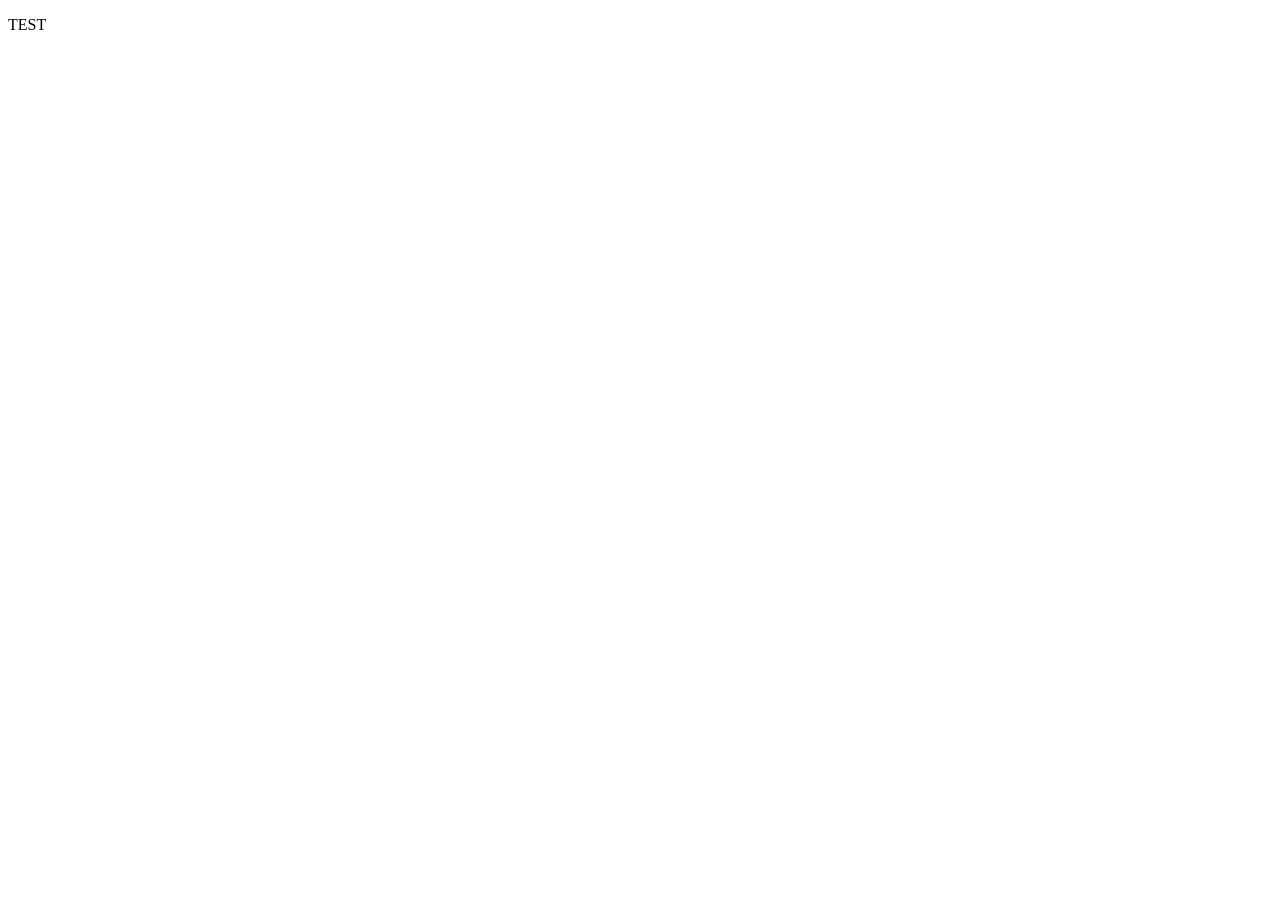
==== index.html @ 147ded73 "Testing pages" ====
<!doctype html>
<html lang="en">
  <head>
    <meta charset="UTF-8" />
    <meta name="viewport" content="width=device-width, initial-scale=1.0" />
    <title>Document</title>
  </head>
  <body>
    <p>TEST</p>
  </body>
</html>
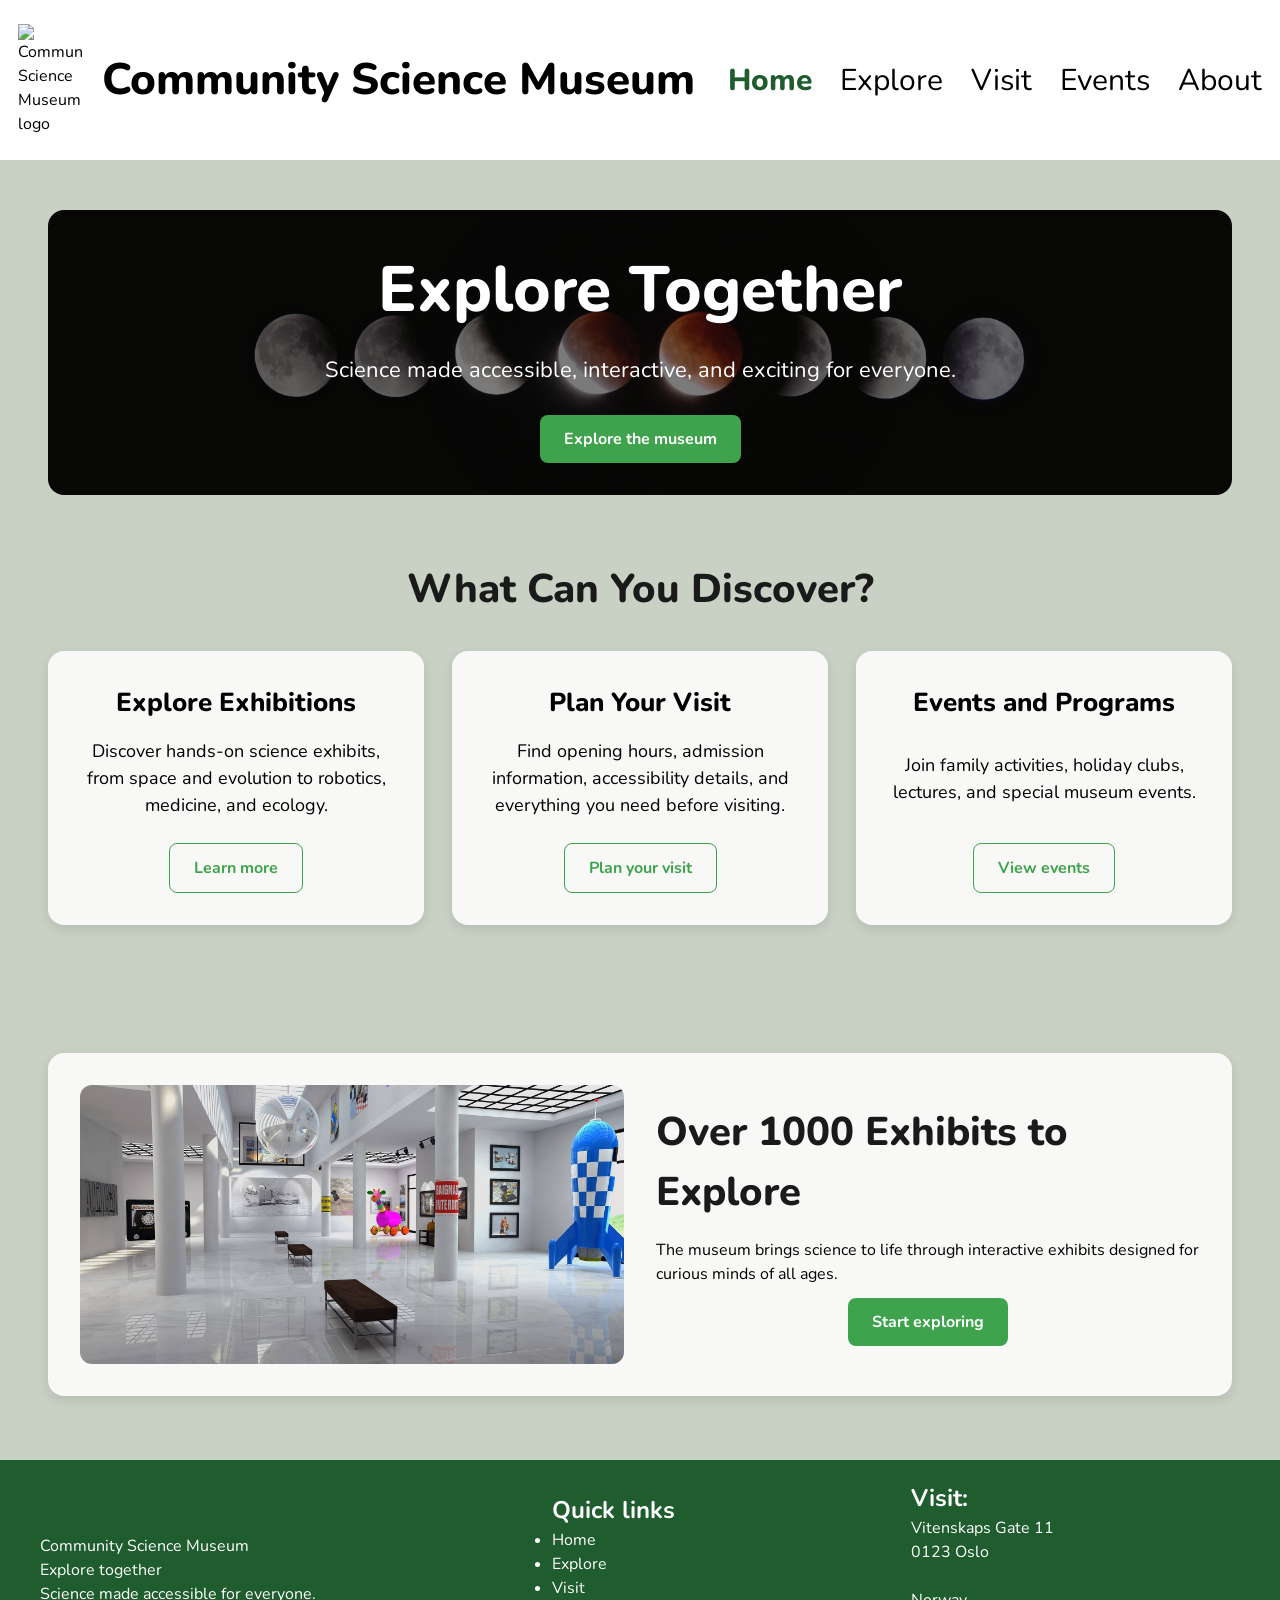
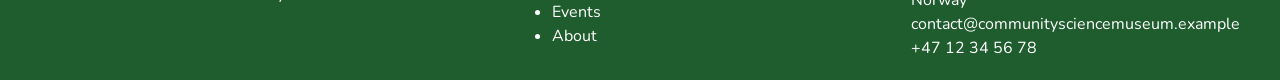
==== commit 3aee5b89: "Create initial Community Science Museum website" ====
--- a/index.html
+++ b/index.html
@@ -2,10 +2,160 @@
 <html lang="en">
   <head>
     <meta charset="UTF-8" />
+
     <meta name="viewport" content="width=device-width, initial-scale=1.0" />
-    <title>Document</title>
+
+    <meta
+      name="description"
+      content="Explore the Community Science Museum, with hands-on exhibitions, events, visitor information, and learning spaces for all ages."
+    />
+
+    <title>Community Science Museum | Home</title>
+
+    <link
+      rel="icon"
+      type="image/png"
+      sizes="32x32"
+      href="images/favicon-512x512.png"
+    />
+
+    <link rel="preconnect" href="https://fonts.googleapis.com" />
+    <link rel="preconnect" href="https://fonts.gstatic.com" crossorigin />
+    <link
+      href="https://fonts.googleapis.com/css2?family=Nunito:wght@400;600;700;800&display=swap"
+      rel="stylesheet"
+    />
+
+    <link rel="stylesheet" href="css/styles.css" />
   </head>
+
   <body>
-    <p>TEST</p>
+    <div class="page-wrapper">
+      <header class="site-header">
+        <a
+          href="index.html"
+          class="logo-link"
+          aria-label="Community Science Museum home"
+        >
+          <img
+            class="logo"
+            src="images/logo.jpg"
+            alt="Community Science Museum logo"
+          />
+          <span class="site-name">Community Science Museum</span>
+        </a>
+
+        <nav class="site-nav" aria-label="Main navigation">
+          <a href="index.html" class="active">Home</a>
+          <a href="explore.html">Explore</a>
+          <a href="visit.html">Visit</a>
+          <a href="events.html">Events</a>
+          <a href="about.html">About</a>
+        </nav>
+      </header>
+
+      <main>
+        <section class="hero home-hero">
+          <div class="hero-content">
+            <h1>Explore Together</h1>
+            <p>
+              Science made accessible, interactive, and exciting for everyone.
+            </p>
+            <a href="explore.html" class="button button-primary"
+              >Explore the museum</a
+            >
+          </div>
+        </section>
+
+        <section class="section">
+          <h2>What Can You Discover?</h2>
+
+          <div class="card-grid">
+            <article class="card">
+              <h3>Explore Exhibitions</h3>
+              <p>
+                Discover hands-on science exhibits, from space and evolution to
+                robotics, medicine, and ecology.
+              </p>
+              <a href="explore.html" class="button button-secondary"
+                >Learn more</a
+              >
+            </article>
+
+            <article class="card">
+              <h3>Plan Your Visit</h3>
+              <p>
+                Find opening hours, admission information, accessibility
+                details, and everything you need before visiting.
+              </p>
+              <a href="visit.html" class="button button-secondary"
+                >Plan your visit</a
+              >
+            </article>
+
+            <article class="card">
+              <h3>Events and Programs</h3>
+              <p>
+                Join family activities, holiday clubs, lectures, and special
+                museum events.
+              </p>
+              <a href="events.html" class="button button-secondary"
+                >View events</a
+              >
+            </article>
+          </div>
+        </section>
+
+        <section class="section">
+          <div class="feature-card">
+            <img
+              src="images/1000-EXHIBITS.jpg"
+              alt="Visitors exploring a science museum exhibition"
+              class="feature-image"
+            />
+
+            <div class="feature-content">
+              <h2>Over 1000 Exhibits to Explore</h2>
+              <p>
+                The museum brings science to life through interactive exhibits
+                designed for curious minds of all ages.
+              </p>
+              <a href="explore.html" class="button button-primary"
+                >Start exploring</a
+              >
+            </div>
+          </div>
+        </section>
+      </main>
+
+      <footer class="site-footer">
+        <div>
+          <p>Community Science Museum</p>
+          <p>Explore together</p>
+          <p>Science made accessible for everyone.</p>
+        </div>
+
+        <div>
+          <h2>Quick links</h2>
+          <ul>
+            <li><a href="index.html">Home</a></li>
+            <li><a href="explore.html">Explore</a></li>
+            <li><a href="visit.html">Visit</a></li>
+            <li><a href="events.html">Events</a></li>
+            <li><a href="about.html">About</a></li>
+          </ul>
+        </div>
+
+        <div>
+          <h2>Visit:</h2>
+          <p>Vitenskaps Gate 11</p>
+          <p>0123 Oslo</p>
+          <br />
+          <p>Norway</p>
+          <p>contact@communitysciencemuseum.example</p>
+          <p>+47 12 34 56 78</p>
+        </div>
+      </footer>
+    </div>
   </body>
 </html>
--- a/css/styles.css
+++ b/css/styles.css
@@ -0,0 +1,784 @@
+/* Global reset and base styles */
+* {
+  margin: 0;
+  padding: 0;
+  box-sizing: border-box;
+}
+
+html {
+  min-height: 100%;
+  overflow-y: scroll;
+}
+
+html,
+body {
+  min-height: 100%;
+  overflow-x: hidden;
+}
+
+body {
+  min-height: 100vh;
+  font-family: "Nunito", sans-serif;
+  background: #f8f8f6;
+  line-height: 1.5;
+}
+
+a {
+  color: inherit;
+  text-decoration: none;
+}
+
+img {
+  max-width: 100%;
+}
+
+/* Page layout */
+.page-wrapper {
+  width: 100%;
+  max-width: 1440px;
+  min-height: 100vh;
+  margin: 0 auto;
+  background: #c9d1c5;
+
+  display: flex;
+  flex-direction: column;
+}
+
+main {
+  flex: 1;
+}
+
+/* Header and navigation */
+.site-header {
+  background: #ffffff;
+  display: flex;
+  justify-content: space-between;
+  align-items: center;
+  padding: 24px 18px;
+}
+
+.logo-link {
+  display: flex;
+  align-items: center;
+  gap: 20px;
+}
+
+.logo {
+  width: 64px;
+  height: auto;
+}
+
+.site-name {
+  font-size: 44px;
+  font-weight: 800;
+  color: #000000;
+}
+
+.site-nav {
+  display: flex;
+  gap: 28px;
+  font-size: 30px;
+}
+
+.site-nav a {
+  color: #000000;
+  font-weight: 400;
+  position: relative;
+  transition:
+    color 0.2s ease,
+    background-color 0.2s ease,
+    border-color 0.2s ease;
+}
+
+.site-nav a:hover {
+  color: #1f5c2e;
+}
+
+.site-nav a.active {
+  color: #1f5c2e;
+  font-weight: 800;
+}
+
+.site-nav a::after {
+  content: "";
+  position: absolute;
+  left: 0;
+  bottom: -6px;
+  width: 0;
+  height: 3px;
+  background: #1f5c2e;
+  border-radius: 999px;
+  transition: width 0.2s ease;
+}
+
+.site-nav a:hover::after {
+  width: 100%;
+}
+
+/* Footer */
+.site-footer {
+  display: flex;
+  justify-content: space-between;
+  align-items: center;
+  padding: 20px 40px;
+  background: #1f5c2e;
+  color: #ffffff;
+}
+
+/* Sections */
+.section {
+  padding: 64px 48px;
+}
+
+.section h2 {
+  margin-bottom: 32px;
+  text-align: center;
+  font-size: 40px;
+  font-weight: 800;
+  color: #1a1a1a;
+}
+
+/* Buttons */
+.button {
+  display: inline-block;
+  width: fit-content;
+  padding: 12px 24px;
+  border-radius: 8px;
+  font-weight: 700;
+  text-align: center;
+  transition:
+    color 0.2s ease,
+    background-color 0.2s ease,
+    border-color 0.2s ease;
+}
+
+.button-primary {
+  background: #3fa34d;
+  color: #ffffff;
+}
+
+.button-primary:hover {
+  background: #1f5c2e;
+}
+
+.button-secondary {
+  background: #f8f8f6;
+  color: #3fa34d;
+  border: 1px solid #3fa34d;
+}
+
+.button-secondary:hover {
+  background: #3fa34d;
+  color: #ffffff;
+}
+
+/* Focus states */
+.site-nav a:focus-visible,
+.button:focus-visible,
+.logo-link:focus-visible,
+.site-footer a:focus-visible {
+  outline: 3px solid #101826;
+  outline-offset: 4px;
+  border-radius: 6px;
+}
+
+.hero .button:focus-visible,
+.hero a:focus-visible {
+  outline: 3px solid #ffffff;
+  outline-offset: 4px;
+}
+
+/* Hero sections */
+.hero {
+  width: calc(100% - 96px);
+  max-width: 1330px;
+  height: 285px;
+  margin: 50px auto 0;
+  padding: 64px 48px;
+
+  display: flex;
+  align-items: center;
+  justify-content: center;
+
+  text-align: center;
+  color: #ffffff;
+  position: relative;
+  overflow: hidden;
+  border-radius: 16px;
+}
+
+.home-hero {
+  background:
+    linear-gradient(rgba(0, 0, 0, 0.52), rgba(0, 0, 0, 0.52)),
+    url("../images/HERO-HEADER.jpg") center / cover no-repeat;
+}
+
+.explore-hero {
+  background:
+    linear-gradient(rgba(0, 0, 0, 0.52), rgba(0, 0, 0, 0.52)),
+    url("../images/EXHIBIT.jpg") center / cover no-repeat;
+}
+
+.hero-content {
+  max-width: 760px;
+}
+
+.hero h1 {
+  font-size: 64px;
+  font-weight: 800;
+  margin-bottom: 16px;
+}
+
+.hero p {
+  font-size: 22px;
+  margin-bottom: 28px;
+}
+
+/* Cards */
+.card-grid {
+  display: grid;
+  grid-template-columns: repeat(3, 1fr);
+  gap: 28px;
+}
+
+.card,
+.feature-card {
+  background: #f8f8f6;
+  border-radius: 16px;
+  box-shadow: 0 4px 12px rgba(0, 0, 0, 0.1);
+}
+
+.card {
+  min-height: 260px;
+  padding: 32px 24px;
+
+  display: flex;
+  flex-direction: column;
+  justify-content: space-between;
+  align-items: center;
+  text-align: center;
+}
+
+.card h3 {
+  font-size: 26px;
+  font-weight: 800;
+  margin-bottom: 16px;
+}
+
+.card p {
+  font-size: 18px;
+  line-height: 1.5;
+  margin-bottom: 24px;
+}
+
+/* Feature card */
+.feature-card {
+  display: grid;
+  grid-template-columns: 1fr 1fr;
+  gap: 32px;
+  padding: 32px;
+  align-items: center;
+}
+
+.feature-image {
+  width: 100%;
+  border-radius: 12px;
+  display: block;
+}
+
+.feature-content {
+  display: flex;
+  flex-direction: column;
+  align-items: flex-start;
+  text-align: left;
+}
+
+.feature-content h2 {
+  text-align: left;
+  margin-bottom: 16px;
+}
+
+.feature-content .button-primary {
+  align-self: center;
+  margin-top: 12px;
+}
+
+/* Explore page image cards */
+.image-card {
+  justify-content: flex-start;
+}
+
+.card-image {
+  width: 129px;
+  height: 183px;
+  object-fit: cover;
+  border-radius: 12px;
+  margin-bottom: 18px;
+}
+
+/* Exhibition cards */
+.exhibition-grid {
+  max-width: 900px;
+  margin: 0 auto;
+
+  display: grid;
+  grid-template-columns: repeat(5, 150px);
+  justify-content: center;
+  column-gap: 30px;
+  row-gap: 32px;
+}
+
+.exhibition-card {
+  width: 150px;
+  min-height: 150px;
+  padding: 20px 14px;
+}
+
+.exhibition-card h3 {
+  font-size: 16px;
+  line-height: 1.2;
+  margin-bottom: 14px;
+}
+
+.exhibition-card p {
+  font-size: 12px;
+  line-height: 1.35;
+  margin-bottom: 0;
+}
+
+.exhibition-grid .exhibition-card:nth-child(1) {
+  grid-column: 1 / 2;
+}
+
+.exhibition-grid .exhibition-card:nth-child(2) {
+  grid-column: 3 / 4;
+}
+
+.exhibition-grid .exhibition-card:nth-child(3) {
+  grid-column: 5 / 6;
+}
+
+.exhibition-grid .exhibition-card:nth-child(4) {
+  grid-column: 2 / 3;
+}
+
+.exhibition-grid .exhibition-card:nth-child(5) {
+  grid-column: 4 / 5;
+}
+
+/* Visit page */
+.visit-hero {
+  background:
+    linear-gradient(rgba(0, 0, 0, 0.52), rgba(0, 0, 0, 0.52)),
+    url("../images/SCIENCE.jpg") center / cover no-repeat;
+}
+
+.visit-grid {
+  max-width: 1060px;
+  margin: 0 auto;
+
+  display: grid;
+  grid-template-columns: repeat(3, 1fr);
+  gap: 40px 96px;
+}
+
+.visit-card {
+  min-height: 260px;
+  padding: 30px 24px;
+  justify-content: flex-start;
+}
+
+.visit-card h3 {
+  font-size: 26px;
+  margin-bottom: 16px;
+}
+
+.visit-card p {
+  font-size: 18px;
+  line-height: 1.45;
+  margin-bottom: 0;
+}
+
+/* Events page */
+.events-hero {
+  background:
+    linear-gradient(rgba(0, 0, 0, 0.52), rgba(0, 0, 0, 0.52)),
+    url("../images/SCIENTIST.jpg") center / cover no-repeat;
+}
+
+.events-grid {
+  max-width: 1150px;
+  margin: 0 auto;
+
+  display: grid;
+  grid-template-columns: repeat(5, 180px);
+  justify-content: center;
+  column-gap: 52px;
+  row-gap: 40px;
+}
+
+.event-card {
+  width: 180px;
+  min-height: 235px;
+  padding: 26px 20px;
+  justify-content: flex-start;
+}
+
+.event-card h3 {
+  font-size: 26px;
+  line-height: 1.25;
+  margin-bottom: 18px;
+}
+
+.event-card p {
+  font-size: 16px;
+  line-height: 1.4;
+  margin-bottom: 0;
+}
+
+.events-grid .event-card:nth-child(1) {
+  grid-column: 1 / 2;
+}
+
+.events-grid .event-card:nth-child(2) {
+  grid-column: 3 / 4;
+}
+
+.events-grid .event-card:nth-child(3) {
+  grid-column: 5 / 6;
+}
+
+.events-grid .event-card:nth-child(4) {
+  grid-column: 2 / 3;
+}
+
+.events-grid .event-card:nth-child(5) {
+  grid-column: 4 / 5;
+}
+
+/* About page */
+.about-hero {
+  background:
+    linear-gradient(rgba(31, 92, 46, 0.48), rgba(31, 92, 46, 0.48)),
+    url("../images/1000-EXHIBITS.jpg") center / cover no-repeat;
+}
+
+.about-section {
+  padding-top: 32px;
+  padding-bottom: 24px;
+}
+
+.mission-card {
+  max-width: 1140px;
+  margin: 0 auto;
+  padding: 26px 48px;
+
+  display: grid;
+  grid-template-columns: 1fr 1fr;
+  gap: 60px;
+  align-items: center;
+
+  background: #f8f8f6;
+  border-radius: 16px;
+  box-shadow: 0 4px 12px rgba(0, 0, 0, 0.1);
+}
+
+.mission-image {
+  width: 100%;
+  height: 305px;
+  object-fit: cover;
+  border-radius: 12px;
+  display: block;
+}
+
+.mission-content p {
+  font-size: 24px;
+  line-height: 1.35;
+  margin-bottom: 32px;
+}
+
+.mission-content p:last-child {
+  margin-bottom: 0;
+}
+
+.involved-grid {
+  max-width: 1020px;
+  margin: 0 auto;
+  gap: 90px;
+}
+
+.involved-card {
+  min-height: 390px;
+  padding: 24px 24px 28px;
+  justify-content: flex-start;
+}
+
+.involved-image {
+  width: 130px;
+  height: 185px;
+  object-fit: cover;
+  border-radius: 12px;
+  margin-bottom: 20px;
+}
+
+.involved-card h3 {
+  font-size: 28px;
+  margin-bottom: 14px;
+}
+
+.involved-card p {
+  font-size: 17px;
+  line-height: 1.45;
+  margin-bottom: 0;
+}
+
+.contact-section {
+  padding-top: 24px;
+}
+
+.contact-card {
+  max-width: 630px;
+  margin: 0 auto;
+  padding: 22px 32px;
+
+  text-align: center;
+  background: #f8f8f6;
+  border-radius: 16px;
+  box-shadow: 0 4px 12px rgba(0, 0, 0, 0.1);
+}
+
+.contact-card p {
+  font-size: 17px;
+  line-height: 1.5;
+  margin-bottom: 24px;
+}
+
+.contact-card p:last-child {
+  margin-bottom: 0;
+}
+
+/* Tablet */
+@media (max-width: 1000px) {
+  .site-header {
+    flex-direction: column;
+    gap: 16px;
+  }
+
+  .site-name {
+    font-size: 36px;
+  }
+
+  .site-nav {
+    font-size: 24px;
+  }
+
+  .exhibition-grid {
+    grid-template-columns: repeat(5, 120px);
+    column-gap: 24px;
+  }
+
+  .exhibition-card {
+    width: 120px;
+    min-height: 130px;
+  }
+
+  .exhibition-card h3 {
+    font-size: 14px;
+  }
+
+  .exhibition-card p {
+    font-size: 10px;
+  }
+}
+
+.mission-card {
+  grid-template-columns: 1fr;
+  max-width: 700px;
+  gap: 32px;
+}
+
+.mission-content {
+  text-align: center;
+}
+
+.mission-content p {
+  font-size: 22px;
+}
+
+.involved-grid {
+  gap: 28px;
+}
+
+/* Mobile */
+@media (max-width: 750px) {
+  .page-wrapper,
+  main {
+    width: 100%;
+    max-width: 100%;
+  }
+
+  .site-header {
+    flex-direction: column;
+    align-items: center;
+    padding: 16px 12px;
+  }
+
+  .logo-link {
+    justify-content: center;
+    gap: 8px;
+  }
+
+  .logo {
+    width: 42px;
+    flex-shrink: 0;
+  }
+
+  .site-name {
+    font-size: 28px;
+    line-height: 1.1;
+    text-align: center;
+  }
+
+  .site-nav {
+    justify-content: center;
+    flex-wrap: wrap;
+    gap: 12px;
+    font-size: 16px;
+  }
+
+  .hero {
+    width: 100%;
+    height: auto;
+    min-height: 360px;
+    margin: 0;
+    border-radius: 0;
+    padding: 56px 16px;
+  }
+
+  .hero h1 {
+    font-size: 38px;
+    line-height: 1.1;
+  }
+
+  .hero p {
+    font-size: 18px;
+    line-height: 1.4;
+  }
+
+  .section {
+    padding: 32px 16px;
+  }
+
+  .section h2 {
+    font-size: 28px;
+    line-height: 1.2;
+  }
+
+  .card-grid {
+    grid-template-columns: 1fr;
+    gap: 28px;
+  }
+
+  .card {
+    width: 100%;
+    max-width: 320px;
+    margin: 0 auto;
+    text-align: center;
+  }
+
+  .card .button,
+  .card a {
+    align-self: center;
+  }
+
+  .feature-card {
+    display: flex;
+    flex-direction: column;
+    align-items: center;
+    text-align: center;
+
+    width: 100%;
+    padding: 24px;
+  }
+
+  .feature-image {
+    width: 100%;
+    max-width: 500px;
+    margin: 0 auto;
+  }
+
+  .feature-content {
+    width: 100%;
+    align-items: center;
+    text-align: center;
+  }
+
+  .feature-content h2 {
+    text-align: center;
+  }
+
+  .feature-content .button,
+  .feature-content a,
+  .feature-content .button-primary {
+    align-self: center;
+  }
+
+  .exhibition-grid {
+    grid-template-columns: 1fr;
+    max-width: 220px;
+    row-gap: 24px;
+  }
+
+  .exhibition-card,
+  .exhibition-grid .exhibition-card:nth-child(1),
+  .exhibition-grid .exhibition-card:nth-child(2),
+  .exhibition-grid .exhibition-card:nth-child(3),
+  .exhibition-grid .exhibition-card:nth-child(4),
+  .exhibition-grid .exhibition-card:nth-child(5) {
+    grid-column: auto;
+    width: 180px;
+    min-height: 150px;
+    margin: 0 auto;
+  }
+  .mission-card {
+    grid-template-columns: 1fr;
+    padding: 24px;
+    gap: 24px;
+  }
+
+  .mission-image {
+    height: 220px;
+  }
+
+  .mission-content {
+    text-align: center;
+  }
+
+  .mission-content p {
+    font-size: 18px;
+    line-height: 1.45;
+    margin-bottom: 20px;
+  }
+
+  .involved-grid {
+    grid-template-columns: 1fr;
+    max-width: 320px;
+    gap: 28px;
+  }
+
+  .involved-card {
+    min-height: 360px;
+  }
+
+  .contact-card {
+    max-width: 320px;
+    padding: 22px 20px;
+  }
+
+  .site-footer {
+    flex-direction: column;
+    align-items: flex-start;
+    gap: 24px;
+    padding: 24px;
+  }
+}
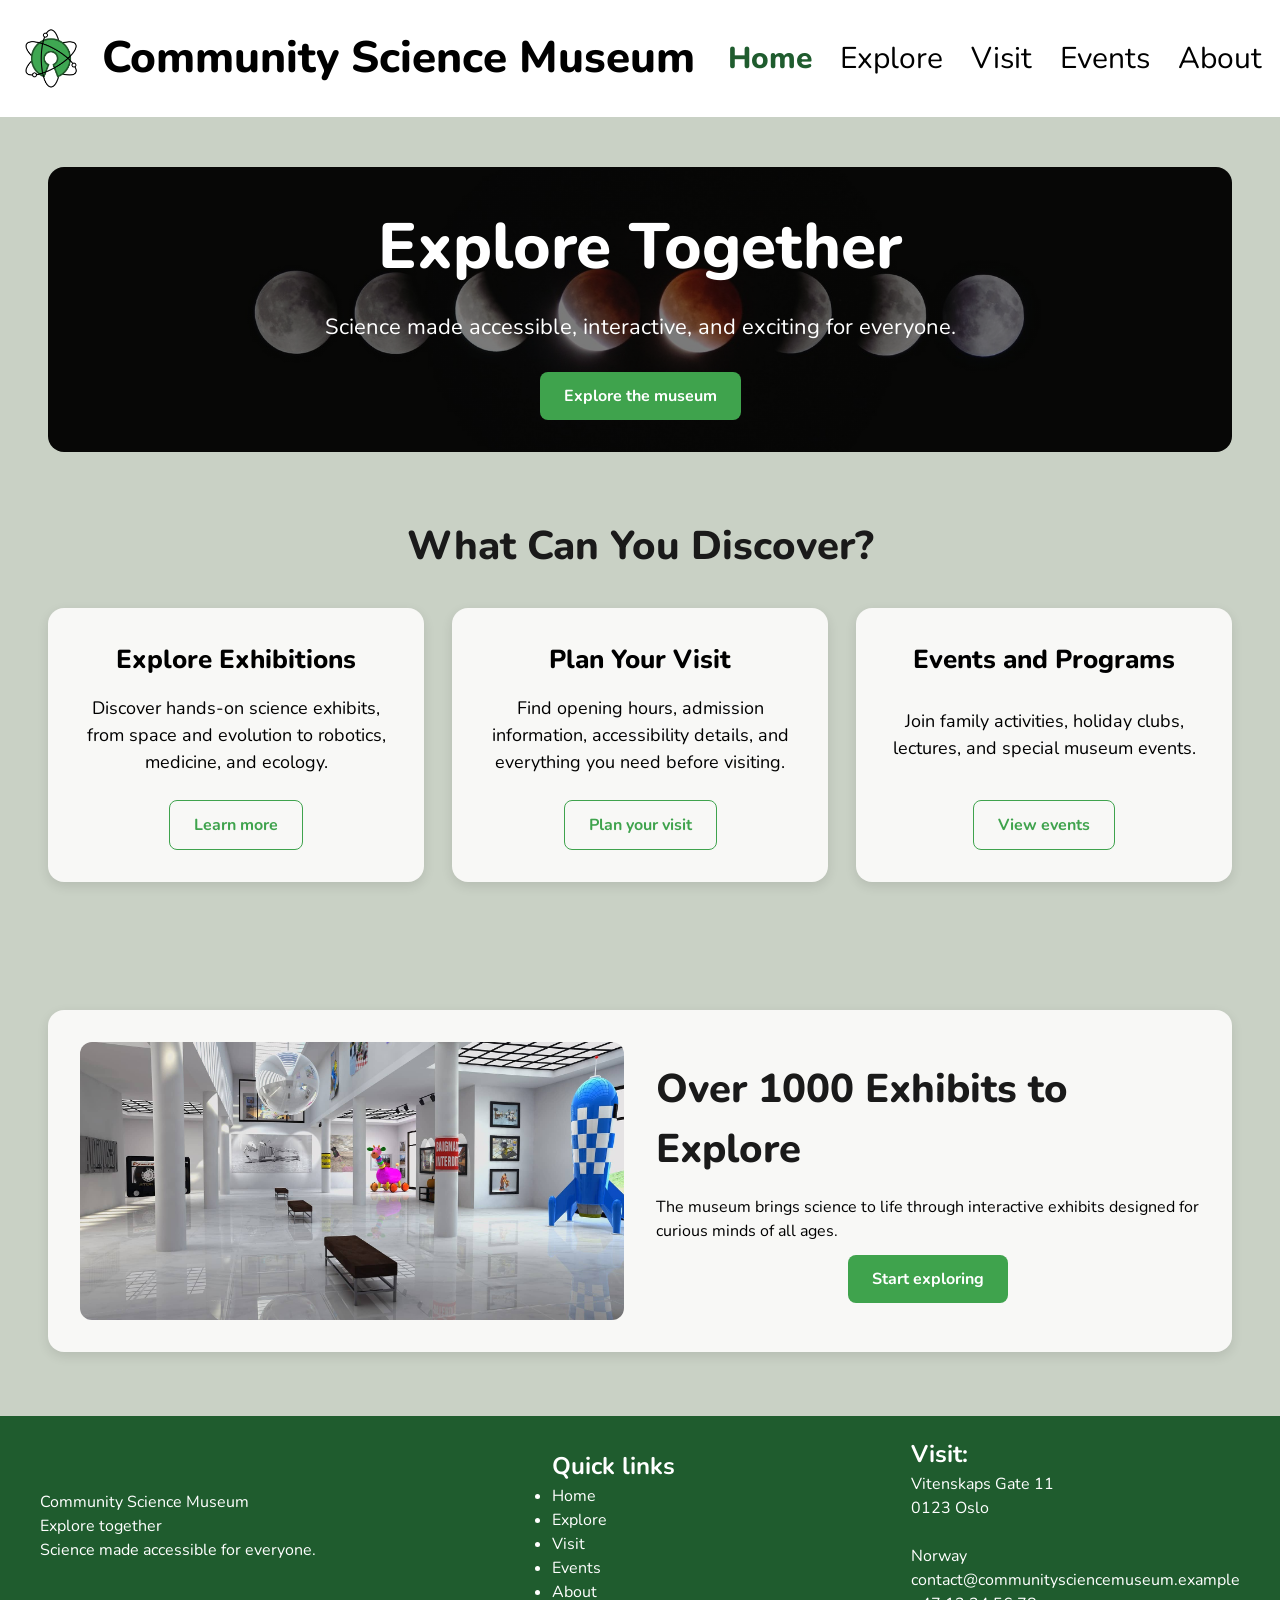
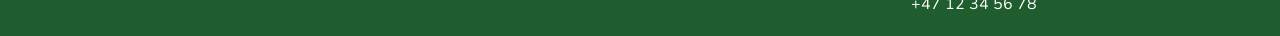
==== commit c817ff79: "add logo git pages fix" ====
--- a/index.html
+++ b/index.html
@@ -39,7 +39,7 @@
         >
           <img
             class="logo"
-            src="images/logo.jpg"
+            src="images/LOGO.jpg"
             alt="Community Science Museum logo"
           />
           <span class="site-name">Community Science Museum</span>
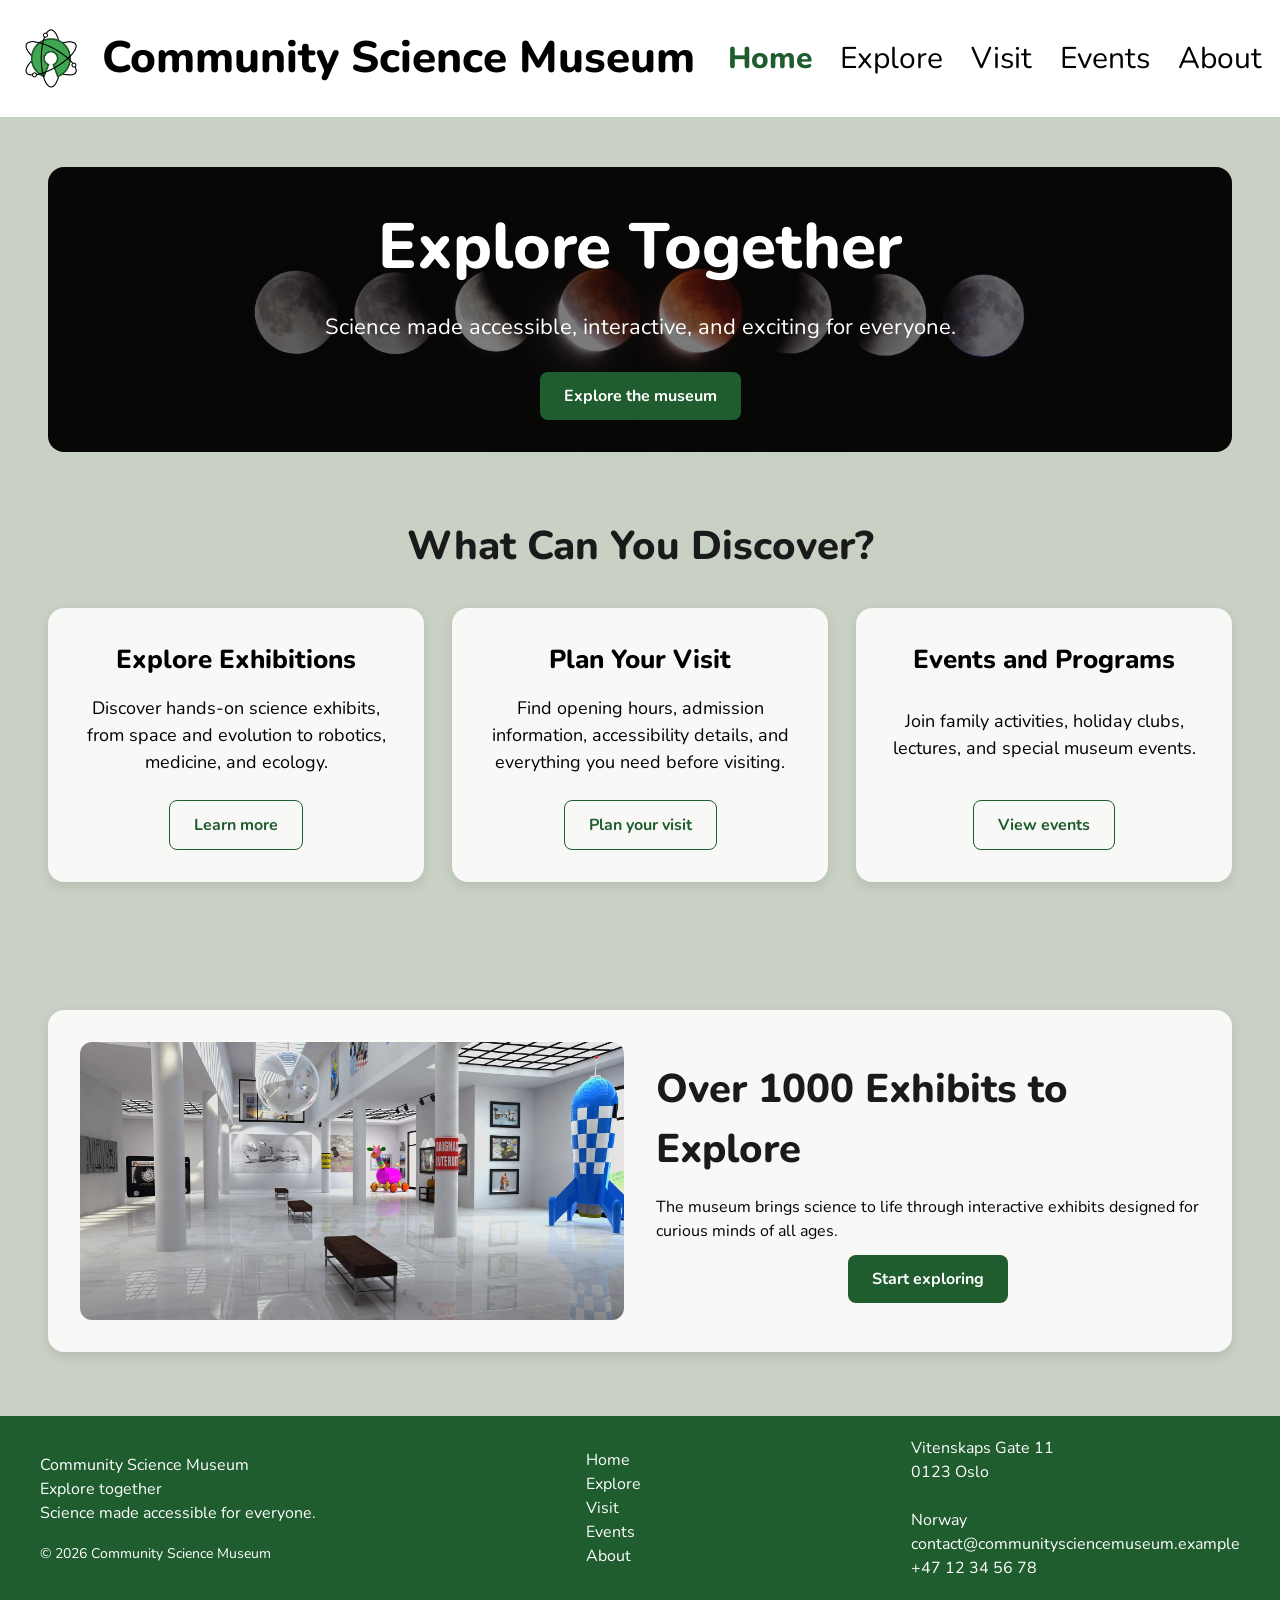
==== commit 66216918: "Footer cleanup + add copyright" ====
--- a/index.html
+++ b/index.html
@@ -133,10 +133,10 @@
           <p>Community Science Museum</p>
           <p>Explore together</p>
           <p>Science made accessible for everyone.</p>
+          <p class="footer-copy">&copy; 2026 Community Science Museum</p>
         </div>
 
         <div>
-          <h2>Quick links</h2>
           <ul>
             <li><a href="index.html">Home</a></li>
             <li><a href="explore.html">Explore</a></li>
@@ -147,7 +147,6 @@
         </div>
 
         <div>
-          <h2>Visit:</h2>
           <p>Vitenskaps Gate 11</p>
           <p>0123 Oslo</p>
           <br />
--- a/css/styles.css
+++ b/css/styles.css
@@ -123,6 +123,15 @@
   padding: 20px 40px;
   background: #1f5c2e;
   color: #ffffff;
+}
+
+.site-footer ul {
+  list-style: none;
+}
+
+.footer-copy {
+  margin-top: 18px;
+  font-size: 14px;
 }
 
 /* Sections */
@@ -153,22 +162,22 @@
 }
 
 .button-primary {
-  background: #3fa34d;
+  background: #1f5c2e;
   color: #ffffff;
 }
 
 .button-primary:hover {
-  background: #1f5c2e;
+  background: #2f7d3f;
 }
 
 .button-secondary {
   background: #f8f8f6;
-  color: #3fa34d;
-  border: 1px solid #3fa34d;
+  color: #1f5c2e;
+  border: 1px solid #1f5c2e;
 }
 
 .button-secondary:hover {
-  background: #3fa34d;
+  background: #1f5c2e;
   color: #ffffff;
 }
 
@@ -558,7 +567,7 @@
 }
 
 /* Tablet */
-@media (max-width: 1000px) {
+@media (max-width: 1100px) {
   .site-header {
     flex-direction: column;
     gap: 16px;
@@ -589,26 +598,54 @@
   .exhibition-card p {
     font-size: 10px;
   }
-}
-
-.mission-card {
-  grid-template-columns: 1fr;
-  max-width: 700px;
-  gap: 32px;
-}
-
-.mission-content {
-  text-align: center;
-}
-
-.mission-content p {
-  font-size: 22px;
-}
-
-.involved-grid {
-  gap: 28px;
-}
-
+
+  .mission-card {
+    grid-template-columns: 1fr;
+    max-width: 700px;
+    gap: 32px;
+  }
+
+  .mission-content {
+    text-align: center;
+  }
+
+  .mission-content p {
+    font-size: 22px;
+  }
+
+  .involved-grid {
+    gap: 28px;
+  }
+
+  .visit-grid {
+    max-width: 720px;
+    grid-template-columns: repeat(2, 1fr);
+    gap: 32px;
+  }
+
+  .visit-card {
+    min-height: 230px;
+  }
+
+  .events-grid {
+    grid-template-columns: repeat(5, 140px);
+    column-gap: 28px;
+  }
+
+  .event-card {
+    width: 140px;
+    min-height: 220px;
+    padding: 22px 14px;
+  }
+
+  .event-card h3 {
+    font-size: 20px;
+  }
+
+  .event-card p {
+    font-size: 14px;
+  }
+}
 /* Mobile */
 @media (max-width: 750px) {
   .page-wrapper,
@@ -775,6 +812,37 @@
     padding: 22px 20px;
   }
 
+  .visit-grid {
+    grid-template-columns: 1fr;
+    gap: 28px;
+    max-width: 320px;
+    margin: 0 auto;
+  }
+
+  .visit-card {
+    width: 100%;
+    min-height: 220px;
+  }
+
+  .events-grid {
+    grid-template-columns: 1fr;
+    max-width: 260px;
+    row-gap: 28px;
+    margin: 0 auto;
+  }
+
+  .event-card,
+  .events-grid .event-card:nth-child(1),
+  .events-grid .event-card:nth-child(2),
+  .events-grid .event-card:nth-child(3),
+  .events-grid .event-card:nth-child(4),
+  .events-grid .event-card:nth-child(5) {
+    grid-column: auto;
+    width: 220px;
+    min-height: 220px;
+    margin: 0 auto;
+  }
+
   .site-footer {
     flex-direction: column;
     align-items: flex-start;
